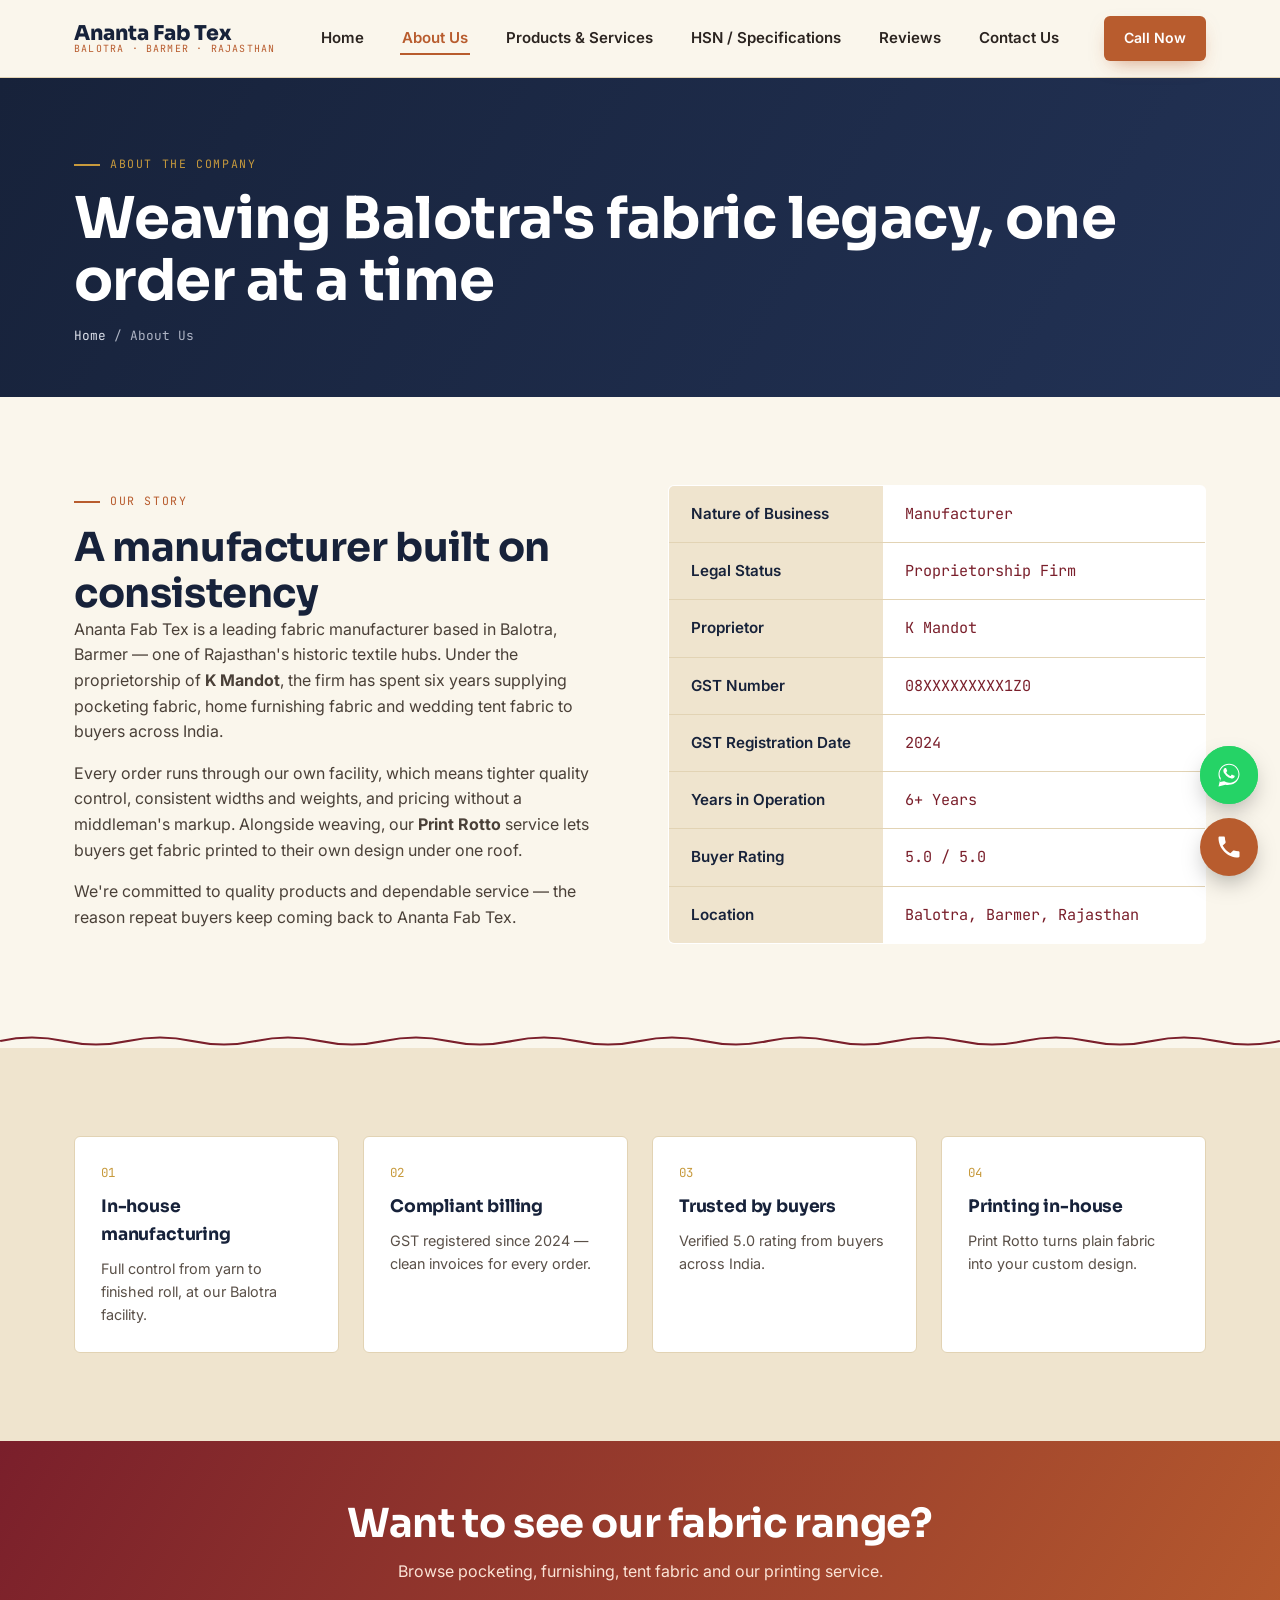
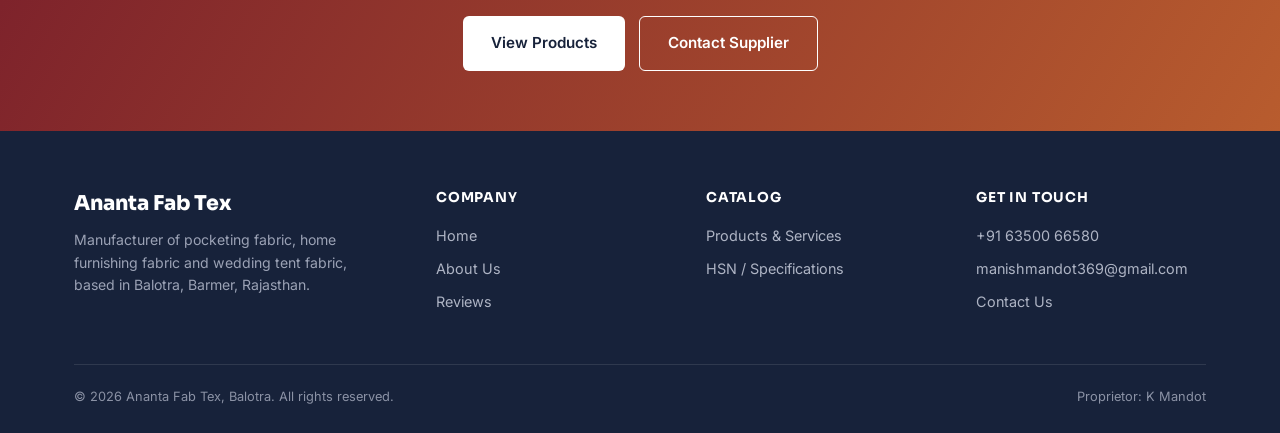
==== ananta-fab-tex/about.html @ da57df0c "Initial commit: Ananta Fab Tex website" ====
<!DOCTYPE html>
<html lang="en">
<head>
<meta charset="UTF-8">
<meta name="viewport" content="width=device-width, initial-scale=1.0">
<title>About Us | Ananta Fab Tex — Balotra, Rajasthan</title>
<meta name="description" content="Ananta Fab Tex is a manufacturer proprietorship firm based in Balotra, Barmer, Rajasthan, GST registered since 2024, specializing in pocketing and furnishing fabrics.">
<link rel="preconnect" href="https://fonts.googleapis.com">
<link href="https://fonts.googleapis.com/css2?family=Sora:wght@400;600;700;800&family=Inter:wght@400;500;600&family=JetBrains+Mono:wght@400;500&display=swap" rel="stylesheet">
<link rel="stylesheet" href="css/style.css">
</head>
<body>

<header class="site-header">
  <nav class="nav">
    <a href="index.html" class="brand">
      <span class="brand-name">Ananta Fab Tex</span>
      <span class="brand-tag">Balotra · Barmer · Rajasthan</span>
    </a>
    <ul class="nav-links">
      <li><a href="index.html">Home</a></li>
      <li><a href="about.html">About Us</a></li>
      <li><a href="products.html">Products &amp; Services</a></li>
      <li><a href="hsn.html">HSN / Specifications</a></li>
      <li><a href="testimonials.html">Reviews</a></li>
      <li><a href="contact.html">Contact Us</a></li>
    </ul>
    <div class="nav-call"><a class="btn btn-primary" href="tel:+916350066580">Call Now</a></div>
    <button class="nav-toggle" aria-label="Toggle menu" type="button"><span></span><span></span><span></span></button>
  </nav>
</header>

<section class="page-hero">
  <div class="wrap">
    <span class="eyebrow">About the Company</span>
    <h1>Weaving Balotra's fabric legacy, one order at a time</h1>
    <div class="breadcrumb"><a href="index.html">Home</a> / About Us</div>
  </div>
</section>

<main>
  <section>
    <div class="wrap about-grid">
      <div class="about-copy reveal">
        <span class="eyebrow">Our Story</span>
        <h2>A manufacturer built on consistency</h2>
        <p>Ananta Fab Tex is a leading fabric manufacturer based in Balotra, Barmer — one of Rajasthan's historic textile hubs. Under the proprietorship of <strong>K Mandot</strong>, the firm has spent six years supplying pocketing fabric, home furnishing fabric and wedding tent fabric to buyers across India.</p>
        <p>Every order runs through our own facility, which means tighter quality control, consistent widths and weights, and pricing without a middleman's markup. Alongside weaving, our <strong>Print Rotto</strong> service lets buyers get fabric printed to their own design under one roof.</p>
        <p>We're committed to quality products and dependable service — the reason repeat buyers keep coming back to Ananta Fab Tex.</p>
      </div>
      <div class="reveal">
        <table class="info-table">
          <tr><td>Nature of Business</td><td>Manufacturer</td></tr>
          <tr><td>Legal Status</td><td>Proprietorship Firm</td></tr>
          <tr><td>Proprietor</td><td>K Mandot</td></tr>
          <tr><td>GST Number</td><td>08XXXXXXXXX1Z0</td></tr>
          <tr><td>GST Registration Date</td><td>2024</td></tr>
          <tr><td>Years in Operation</td><td>6+ Years</td></tr>
          <tr><td>Buyer Rating</td><td>5.0 / 5.0</td></tr>
          <tr><td>Location</td><td>Balotra, Barmer, Rajasthan</td></tr>
        </table>
      </div>
    </div>
  </section>

  <div class="thread-rule"><svg viewBox="0 0 800 14" preserveAspectRatio="none"><path d="M0,7 Q20,0 40,7 T80,7 T120,7 T160,7 T200,7 T240,7 T280,7 T320,7 T360,7 T400,7 T440,7 T480,7 T520,7 T560,7 T600,7 T640,7 T680,7 T720,7 T760,7 T800,7" stroke="#7A1F2B" stroke-width="2" fill="none"/></svg></div>

  <section class="section-alt">
    <div class="wrap why-grid">
      <div class="why-card reveal">
        <div class="why-num">01</div>
        <h3>In-house manufacturing</h3>
        <p>Full control from yarn to finished roll, at our Balotra facility.</p>
      </div>
      <div class="why-card reveal">
        <div class="why-num">02</div>
        <h3>Compliant billing</h3>
        <p>GST registered since 2024 — clean invoices for every order.</p>
      </div>
      <div class="why-card reveal">
        <div class="why-num">03</div>
        <h3>Trusted by buyers</h3>
        <p>Verified 5.0 rating from buyers across India.</p>
      </div>
      <div class="why-card reveal">
        <div class="why-num">04</div>
        <h3>Printing in-house</h3>
        <p>Print Rotto turns plain fabric into your custom design.</p>
      </div>
    </div>
  </section>

  <section class="cta-band">
    <div class="wrap reveal">
      <h2>Want to see our fabric range?</h2>
      <p>Browse pocketing, furnishing, tent fabric and our printing service.</p>
      <div class="hero-ctas" style="justify-content:center;">
        <a href="products.html" class="btn btn-light">View Products</a>
        <a href="contact.html" class="btn btn-outline" style="border-color:#fff;color:#fff;">Contact Supplier</a>
      </div>
    </div>
  </section>
</main>

<footer>
  <div class="wrap">
    <div class="footer-grid">
      <div class="footer-brand">
        <span class="brand-name" style="color:#fff;">Ananta Fab Tex</span>
        <p>Manufacturer of pocketing fabric, home furnishing fabric and wedding tent fabric, based in Balotra, Barmer, Rajasthan.</p>
      </div>
      <div><h4>Company</h4><a href="index.html">Home</a><a href="about.html">About Us</a><a href="testimonials.html">Reviews</a></div>
      <div><h4>Catalog</h4><a href="products.html">Products &amp; Services</a><a href="hsn.html">HSN / Specifications</a></div>
      <div><h4>Get in Touch</h4><a href="tel:+916350066580">+91 63500 66580</a><a href="mailto:manishmandot369@gmail.com">manishmandot369@gmail.com</a><a href="contact.html">Contact Us</a></div>
    </div>
    <div class="footer-bottom">
      <span>© <span class="current-year">2026</span> Ananta Fab Tex, Balotra. All rights reserved.</span>
      <span>Proprietor: K Mandot</span>
    </div>
  </div>
</footer>

<div class="fab-stack">
  <a class="fab fab-whatsapp" href="https://wa.me/916350066580?text=Hi%2C%20I%27m%20interested%20in%20your%20fabric%20products" target="_blank" rel="noopener" data-label="Chat on WhatsApp" aria-label="Chat on WhatsApp">
    <span class="pulse-ring"></span>
    <svg viewBox="0 0 32 32" fill="currentColor"><path d="M16.02 3C9.4 3 4 8.38 4 15c0 2.34.68 4.52 1.86 6.37L4 29l7.83-1.82A11.9 11.9 0 0 0 16.02 27C22.63 27 28 21.62 28 15S22.63 3 16.02 3Zm0 21.8c-1.98 0-3.83-.56-5.4-1.53l-.39-.23-4.65 1.08 1.1-4.53-.25-.42A9.75 9.75 0 0 1 5.2 15c0-5.96 4.86-10.8 10.82-10.8S26.84 9.04 26.84 15 21.98 24.8 16.02 24.8Zm5.94-8.13c-.32-.16-1.9-.94-2.2-1.05-.3-.11-.51-.16-.73.16-.21.32-.84 1.05-1.03 1.26-.19.21-.38.24-.7.08-.32-.16-1.35-.5-2.57-1.58-.95-.85-1.6-1.9-1.78-2.22-.19-.32-.02-.49.14-.65.14-.14.32-.38.48-.56.16-.19.21-.32.32-.54.11-.21.05-.4-.03-.56-.08-.16-.73-1.76-1-2.41-.26-.63-.53-.55-.73-.56h-.62c-.21 0-.56.08-.85.4-.29.32-1.11 1.08-1.11 2.64s1.14 3.06 1.3 3.27c.16.21 2.24 3.42 5.43 4.79.76.33 1.35.53 1.81.68.76.24 1.45.21 2 .13.61-.09 1.9-.78 2.17-1.53.27-.75.27-1.4.19-1.53-.08-.14-.29-.21-.61-.37Z"/></svg>
  </a>
  <a class="fab fab-call" href="tel:+916350066580" data-label="Call +91 63500 66580" aria-label="Call Ananta Fab Tex">
    <svg viewBox="0 0 24 24" fill="currentColor"><path d="M6.6 10.8c1.4 2.8 3.8 5.1 6.6 6.6l2.2-2.2c.3-.3.7-.4 1-.2 1.1.4 2.3.6 3.6.6.6 0 1 .4 1 1V20c0 .6-.4 1-1 1C10.7 21 3 13.3 3 4c0-.6.4-1 1-1h3.5c.6 0 1 .4 1 1 0 1.2.2 2.4.6 3.6.1.4 0 .8-.3 1.1L6.6 10.8Z"/></svg>
  </a>
</div>

<script src="js/script.js"></script>
</body>
</html>
---- ananta-fab-tex/css/style.css ----
/* =========================================================
   ANANTA FAB TEX — Design tokens
   Palette: Balotra desert sand + loom indigo + dyed maroon
   ========================================================= */
:root{
  --sand:        #EFE4CE;   /* raw cotton / desert sand base */
  --ivory:       #FAF6EC;   /* page background */
  --charcoal:    #2B2420;   /* body text, warm near-black */
  --terracotta:  #B85C2E;   /* primary accent — dyed thread */
  --maroon:      #7A1F2B;   /* secondary accent — bandhani red */
  --indigo:      #223255;   /* deep indigo — loom / trust */
  --indigo-dark: #17223A;
  --thread-gold: #C79A3D;   /* fine accent for rules/numbers */
  --line:        #E2D3B4;

  --font-head: 'Sora', 'Segoe UI', sans-serif;
  --font-body: 'Inter', 'Segoe UI', sans-serif;
  --font-mono: 'JetBrains Mono', monospace;

  --radius: 6px;
  --shadow: 0 10px 30px -12px rgba(23,34,58,0.25);
  --container: 1180px;
}

*{box-sizing:border-box;margin:0;padding:0;}
html{scroll-behavior:smooth;}
body{
  font-family:var(--font-body);
  background:var(--ivory);
  color:var(--charcoal);
  line-height:1.6;
  overflow-x:hidden;
}
img{max-width:100%;display:block;}
a{color:inherit;text-decoration:none;}
ul{list-style:none;}
button{font-family:inherit;cursor:pointer;border:none;background:none;}
.wrap{max-width:var(--container);margin:0 auto;padding:0 24px;}

h1,h2,h3,h4{font-family:var(--font-head);font-weight:700;letter-spacing:-0.01em;color:var(--indigo-dark);}
h1{font-size:clamp(2.2rem,5vw,3.6rem);line-height:1.08;}
h2{font-size:clamp(1.7rem,3.4vw,2.5rem);line-height:1.15;}
h3{font-size:1.25rem;}
.eyebrow{
  font-family:var(--font-mono);
  font-size:.72rem;
  letter-spacing:.14em;
  text-transform:uppercase;
  color:var(--terracotta);
  display:inline-flex;align-items:center;gap:10px;
  margin-bottom:14px;
}
.eyebrow::before{content:"";width:26px;height:2px;background:var(--terracotta);display:inline-block;}

/* ---------- WOVEN THREAD SIGNATURE DIVIDER ---------- */
.thread-rule{width:100%;height:14px;overflow:hidden;}
.thread-rule svg{width:100%;height:100%;display:block;}

/* ---------- Buttons ---------- */
.btn{
  display:inline-flex;align-items:center;justify-content:center;gap:8px;
  padding:14px 28px;border-radius:var(--radius);
  font-weight:600;font-size:.95rem;
  transition:transform .25s ease, box-shadow .25s ease, background .25s ease;
  white-space:nowrap;
}
.btn-primary{background:var(--terracotta);color:#fff;box-shadow:0 8px 20px -8px rgba(184,92,46,.6);}
.btn-primary:hover{transform:translateY(-2px);box-shadow:0 12px 26px -8px rgba(184,92,46,.7);}
.btn-outline{border:1.5px solid var(--indigo-dark);color:var(--indigo-dark);}
.btn-outline:hover{background:var(--indigo-dark);color:#fff;transform:translateY(-2px);}
.btn-light{background:#fff;color:var(--indigo-dark);}
.btn-light:hover{transform:translateY(-2px);}
.btn-block{width:100%;}
.hero-ctas{display:flex;gap:14px;flex-wrap:wrap;margin-top:32px;}

/* ---------- Navigation ---------- */
.site-header{
  position:sticky;top:0;z-index:900;
  background:rgba(250,246,236,.92);
  backdrop-filter:blur(10px);
  border-bottom:1px solid var(--line);
}
.nav{display:flex;align-items:center;justify-content:space-between;padding:16px 24px;max-width:var(--container);margin:0 auto;}
.brand{display:flex;flex-direction:column;line-height:1.1;}
.brand-name{font-family:var(--font-head);font-weight:800;font-size:1.28rem;color:var(--indigo-dark);}
.brand-tag{font-family:var(--font-mono);font-size:.62rem;letter-spacing:.12em;text-transform:uppercase;color:var(--terracotta);}
.nav-links{display:flex;gap:34px;align-items:center;}
.nav-links a{
  font-size:.94rem;font-weight:600;color:var(--charcoal);position:relative;padding:6px 2px;
  transition:color .2s ease;
}
.nav-links a::after{
  content:"";position:absolute;left:0;bottom:-2px;width:0;height:2px;background:var(--terracotta);
  transition:width .25s ease;
}
.nav-links a:hover, .nav-links a.active{color:var(--terracotta);}
.nav-links a:hover::after, .nav-links a.active::after{width:100%;}
.nav-call{display:flex;align-items:center;gap:12px;}
.nav-call .btn{padding:11px 20px;font-size:.88rem;}

.nav-toggle{
  display:none;position:relative;z-index:1000;
  width:44px;height:44px;align-items:center;justify-content:center;
  border-radius:var(--radius);
}
.nav-toggle span{
  position:absolute;left:11px;width:22px;height:2px;background:var(--indigo-dark);
  transition:transform .3s ease, opacity .3s ease, top .3s ease;
}
.nav-toggle span:nth-child(1){top:15px;}
.nav-toggle span:nth-child(2){top:22px;}
.nav-toggle span:nth-child(3){top:29px;}
.nav-toggle.open span:nth-child(1){top:22px;transform:rotate(45deg);}
.nav-toggle.open span:nth-child(2){opacity:0;}
.nav-toggle.open span:nth-child(3){top:22px;transform:rotate(-45deg);}

@media(max-width:920px){
  .nav-links{
    position:fixed;top:0;right:0;height:100vh;width:min(78vw,320px);
    background:var(--ivory);flex-direction:column;justify-content:center;align-items:flex-start;
    padding:40px;gap:26px;
    transform:translateX(100%);transition:transform .35s ease;
    box-shadow:-10px 0 40px rgba(0,0,0,.12);
  }
  .nav-links.open{transform:translateX(0);}
  .nav-links a{font-size:1.1rem;}
  .nav-call{display:none;}
  .nav-toggle{display:flex;}
}

/* ---------- Hero ---------- */
.hero{
  position:relative;padding:90px 0 70px;overflow:hidden;
  background:linear-gradient(180deg,var(--sand) 0%, var(--ivory) 100%);
}
.hero-grid{display:grid;grid-template-columns:1.05fr .95fr;gap:56px;align-items:center;}
.hero-copy p.lead{font-size:1.12rem;color:#4A4038;max-width:520px;margin-top:18px;}
.hero-visual{position:relative;height:420px;border-radius:14px;overflow:hidden;box-shadow:var(--shadow);}
.fabric-swatch{
  position:absolute;inset:0;
  background:
    repeating-linear-gradient(90deg, rgba(255,255,255,.09) 0 2px, transparent 2px 10px),
    repeating-linear-gradient(0deg, rgba(0,0,0,.06) 0 2px, transparent 2px 10px),
    linear-gradient(135deg,var(--terracotta),var(--maroon) 55%, var(--indigo-dark));
}
.fabric-swatch::after{
  content:"";position:absolute;inset:0;
  background:radial-gradient(circle at 30% 20%, rgba(255,255,255,.18), transparent 55%);
}
.hero-visual .tag{
  position:absolute;left:20px;bottom:20px;background:rgba(255,255,255,.94);
  padding:10px 16px;border-radius:8px;font-family:var(--font-mono);font-size:.75rem;color:var(--indigo-dark);
}

/* stats strip */
.stats-strip{background:var(--indigo-dark);padding:38px 0;}
.stats-grid{display:grid;grid-template-columns:repeat(4,1fr);gap:20px;text-align:center;}
.stat-num{font-family:var(--font-head);font-size:2.1rem;font-weight:800;color:#fff;}
.stat-num span{color:var(--terracotta);}
.stat-label{font-family:var(--font-mono);font-size:.68rem;letter-spacing:.08em;text-transform:uppercase;color:#C6CBDA;margin-top:6px;}
@media(max-width:760px){.stats-grid{grid-template-columns:repeat(2,1fr);row-gap:30px;}}

/* ---------- Sections ---------- */
section{padding:88px 0;}
.section-head{max-width:640px;margin-bottom:48px;}
.section-head p{color:#5A5048;margin-top:12px;font-size:1.02rem;}
.section-alt{background:var(--sand);}

/* reveal animation */
.reveal{opacity:0;transform:translateY(28px);transition:opacity .7s ease, transform .7s ease;}
.reveal.in{opacity:1;transform:translateY(0);}
@media(prefers-reduced-motion:reduce){.reveal{opacity:1;transform:none;transition:none;}}

/* product cards */
.card-grid{display:grid;grid-template-columns:repeat(4,1fr);gap:22px;}
@media(max-width:1020px){.card-grid{grid-template-columns:repeat(2,1fr);}}
@media(max-width:560px){.card-grid{grid-template-columns:1fr;}}
.product-card{
  background:#fff;border-radius:var(--radius);overflow:hidden;border:1px solid var(--line);
  transition:transform .3s ease, box-shadow .3s ease;cursor:pointer;
}
.product-card:hover{transform:translateY(-6px);box-shadow:var(--shadow);}
.product-thumb{height:190px;position:relative;overflow:hidden;}
.product-thumb::after{content:"";position:absolute;inset:0;background:linear-gradient(0deg,rgba(0,0,0,.25),transparent 60%);}
.thumb-1{background:repeating-linear-gradient(45deg,#B85C2E 0 12px,#9A4A24 12px 24px);}
.thumb-2{background:repeating-linear-gradient(45deg,#7A1F2B 0 12px,#5E1620 12px 24px);}
.thumb-3{background:repeating-linear-gradient(45deg,#223255 0 12px,#17223A 12px 24px);}
.thumb-4{background:repeating-linear-gradient(45deg,#C79A3D 0 12px,#A87D2C 12px 24px);}
.product-thumb .swatch-label{
  position:absolute;left:14px;bottom:12px;color:#fff;font-family:var(--font-mono);
  font-size:.68rem;letter-spacing:.08em;text-transform:uppercase;z-index:1;
}
.product-body{padding:20px;}
.product-body h3{margin-bottom:8px;}
.product-body p{color:#5A5048;font-size:.92rem;margin-bottom:14px;}
.product-body .link-more{color:var(--terracotta);font-weight:600;font-size:.88rem;}

/* product detail expand */
.product-detail{
  max-height:0;overflow:hidden;transition:max-height .4s ease, padding .4s ease;
  border-top:1px dashed var(--line);
}
.product-card.expanded .product-detail{max-height:340px;padding-top:14px;}
.product-detail ul{margin:10px 0 16px 0;}
.product-detail li{font-size:.88rem;color:#5A5048;padding-left:16px;position:relative;margin-bottom:6px;}
.product-detail li::before{content:"—";position:absolute;left:0;color:var(--terracotta);}

/* why choose us */
.why-grid{display:grid;grid-template-columns:repeat(4,1fr);gap:24px;}
@media(max-width:900px){.why-grid{grid-template-columns:repeat(2,1fr);}}
@media(max-width:560px){.why-grid{grid-template-columns:1fr;}}
.why-card{padding:26px;background:#fff;border-radius:var(--radius);border:1px solid var(--line);}
.why-num{font-family:var(--font-mono);color:var(--thread-gold);font-size:.78rem;margin-bottom:10px;}
.why-card h3{margin-bottom:8px;font-size:1.08rem;}
.why-card p{color:#5A5048;font-size:.9rem;}

/* about page table */
.info-table{width:100%;border-collapse:collapse;background:#fff;border-radius:var(--radius);overflow:hidden;border:1px solid var(--line);}
.info-table tr:not(:last-child){border-bottom:1px solid var(--line);}
.info-table td{padding:16px 22px;font-size:.95rem;}
.info-table td:first-child{font-weight:600;color:var(--indigo-dark);width:40%;background:var(--sand);}
.info-table td:last-child{font-family:var(--font-mono);color:var(--maroon);}

.about-grid{display:grid;grid-template-columns:1fr 1fr;gap:56px;align-items:start;}
@media(max-width:860px){.about-grid{grid-template-columns:1fr;}}
.about-copy p{color:#4A4038;margin-bottom:16px;}

/* HSN table */
.hsn-table{width:100%;border-collapse:collapse;background:#fff;border-radius:var(--radius);overflow:hidden;box-shadow:var(--shadow);}
.hsn-table th{
  background:var(--indigo-dark);color:#fff;text-align:left;padding:16px 20px;
  font-family:var(--font-mono);font-size:.72rem;letter-spacing:.08em;text-transform:uppercase;
}
.hsn-table td{padding:16px 20px;border-bottom:1px solid var(--line);font-size:.92rem;}
.hsn-table tr:last-child td{border-bottom:none;}
.hsn-table td:first-child{font-family:var(--font-mono);color:var(--maroon);font-weight:700;width:110px;}
.hsn-table tr{transition:background .2s ease;}
.hsn-table tr:hover td{background:var(--sand);}
.hsn-note{margin-top:18px;font-size:.86rem;color:#6b6155;}

/* testimonials */
.rating-summary{display:flex;gap:44px;align-items:center;flex-wrap:wrap;margin-bottom:44px;}
.rating-score{font-family:var(--font-head);font-size:3.4rem;font-weight:800;color:var(--indigo-dark);}
.stars{color:var(--thread-gold);font-size:1.3rem;letter-spacing:2px;}
.bar-row{display:flex;align-items:center;gap:10px;font-size:.82rem;color:#5A5048;margin-bottom:4px;width:220px;}
.bar-track{flex:1;height:6px;background:var(--line);border-radius:4px;overflow:hidden;}
.bar-fill{height:100%;background:var(--thread-gold);}
.review-card{background:#fff;border:1px solid var(--line);border-radius:var(--radius);padding:28px;max-width:560px;}
.review-head{display:flex;justify-content:space-between;align-items:center;margin-bottom:10px;}
.review-head .stars{font-size:1rem;}
.reviewer{font-weight:700;color:var(--indigo-dark);}
.reviewer-loc{font-size:.82rem;color:#8a8074;}
.review-tag{display:inline-block;margin-top:14px;font-family:var(--font-mono);font-size:.7rem;background:var(--sand);padding:5px 10px;border-radius:4px;color:var(--maroon);}

/* contact */
.contact-grid{display:grid;grid-template-columns:1fr 1fr;gap:56px;}
@media(max-width:900px){.contact-grid{grid-template-columns:1fr;}}
.contact-info-card{background:var(--indigo-dark);color:#fff;padding:36px;border-radius:var(--radius);}
.contact-info-card h3{color:#fff;margin-bottom:20px;}
.contact-row{display:flex;gap:14px;margin-bottom:20px;align-items:flex-start;}
.contact-row .ico{width:38px;height:38px;border-radius:50%;background:rgba(255,255,255,.1);display:flex;align-items:center;justify-content:center;flex-shrink:0;}
.contact-row a, .contact-row span{color:#DCE0EA;font-size:.94rem;}
.contact-row a:hover{color:var(--terracotta);}
.map-embed{margin-top:22px;border-radius:var(--radius);overflow:hidden;height:200px;}
.map-embed iframe{width:100%;height:100%;border:0;}

form.enquiry-form{display:flex;flex-direction:column;gap:16px;}
.form-row{display:grid;grid-template-columns:1fr 1fr;gap:16px;}
@media(max-width:560px){.form-row{grid-template-columns:1fr;}}
.field label{display:block;font-size:.82rem;font-weight:600;margin-bottom:6px;color:var(--indigo-dark);}
.field input, .field select, .field textarea{
  width:100%;padding:12px 14px;border:1.5px solid var(--line);border-radius:var(--radius);
  font-family:inherit;font-size:.94rem;background:#fff;transition:border-color .2s ease;
}
.field input:focus, .field select:focus, .field textarea:focus{outline:none;border-color:var(--terracotta);}
.form-msg{font-size:.88rem;padding:12px 14px;border-radius:var(--radius);display:none;}
.form-msg.show{display:block;}
.form-msg.ok{background:#E7F3E9;color:#256B37;}

/* CTA band */
.cta-band{background:linear-gradient(120deg,var(--maroon),var(--terracotta));padding:60px 0;text-align:center;color:#fff;}
.cta-band h2{color:#fff;}
.cta-band p{color:#FBE3D6;margin:12px 0 28px;}

/* Footer */
footer{background:var(--indigo-dark);color:#C6CBDA;padding:56px 0 26px;}
.footer-grid{display:grid;grid-template-columns:1.4fr 1fr 1fr 1fr;gap:40px;margin-bottom:40px;}
@media(max-width:760px){.footer-grid{grid-template-columns:1fr 1fr;}}
.footer-grid h4{color:#fff;font-size:.85rem;letter-spacing:.06em;text-transform:uppercase;margin-bottom:16px;}
.footer-grid a{display:block;color:#AEB4C4;font-size:.9rem;margin-bottom:10px;transition:color .2s ease;}
.footer-grid a:hover{color:var(--terracotta);}
.footer-brand p{color:#9BA2B5;font-size:.88rem;margin-top:10px;max-width:280px;}
.footer-bottom{border-top:1px solid rgba(255,255,255,.1);padding-top:22px;font-size:.8rem;color:#8B92A5;display:flex;justify-content:space-between;flex-wrap:wrap;gap:10px;}

/* ---------- Floating action buttons ---------- */
.fab-stack{position:fixed;right:22px;bottom:24px;display:flex;flex-direction:column;gap:14px;z-index:950;}
.fab{
  width:58px;height:58px;border-radius:50%;display:flex;align-items:center;justify-content:center;
  box-shadow:0 10px 24px -6px rgba(0,0,0,.35);color:#fff;position:relative;
  animation:fab-pop .5s ease both;
}
.fab svg{width:28px;height:28px;}
.fab-whatsapp{background:#25D366;}
.fab-call{background:var(--terracotta);}
.fab:hover{transform:scale(1.08);}
.fab::before{
  content:attr(data-label);position:absolute;right:70px;top:50%;transform:translateY(-50%);
  background:var(--indigo-dark);color:#fff;padding:6px 12px;border-radius:6px;font-size:.78rem;
  white-space:nowrap;opacity:0;pointer-events:none;transition:opacity .2s ease;
}
.fab:hover::before{opacity:1;}
@keyframes fab-pop{from{transform:scale(0);}to{transform:scale(1);}}
.pulse-ring{position:absolute;inset:0;border-radius:50%;border:2px solid #25D366;animation:pulse 2s infinite;}
@keyframes pulse{0%{transform:scale(1);opacity:.7;}100%{transform:scale(1.7);opacity:0;}}

/* page hero (inner pages) */
.page-hero{background:linear-gradient(120deg,var(--indigo-dark),var(--indigo));padding:70px 0 50px;color:#fff;}
.page-hero .eyebrow{color:var(--thread-gold);}
.page-hero .eyebrow::before{background:var(--thread-gold);}
.page-hero h1{color:#fff;}
.breadcrumb{font-family:var(--font-mono);font-size:.8rem;color:#AEB4C4;margin-top:14px;}
.breadcrumb a{color:#DCE0EA;}
.breadcrumb a:hover{color:var(--thread-gold);}
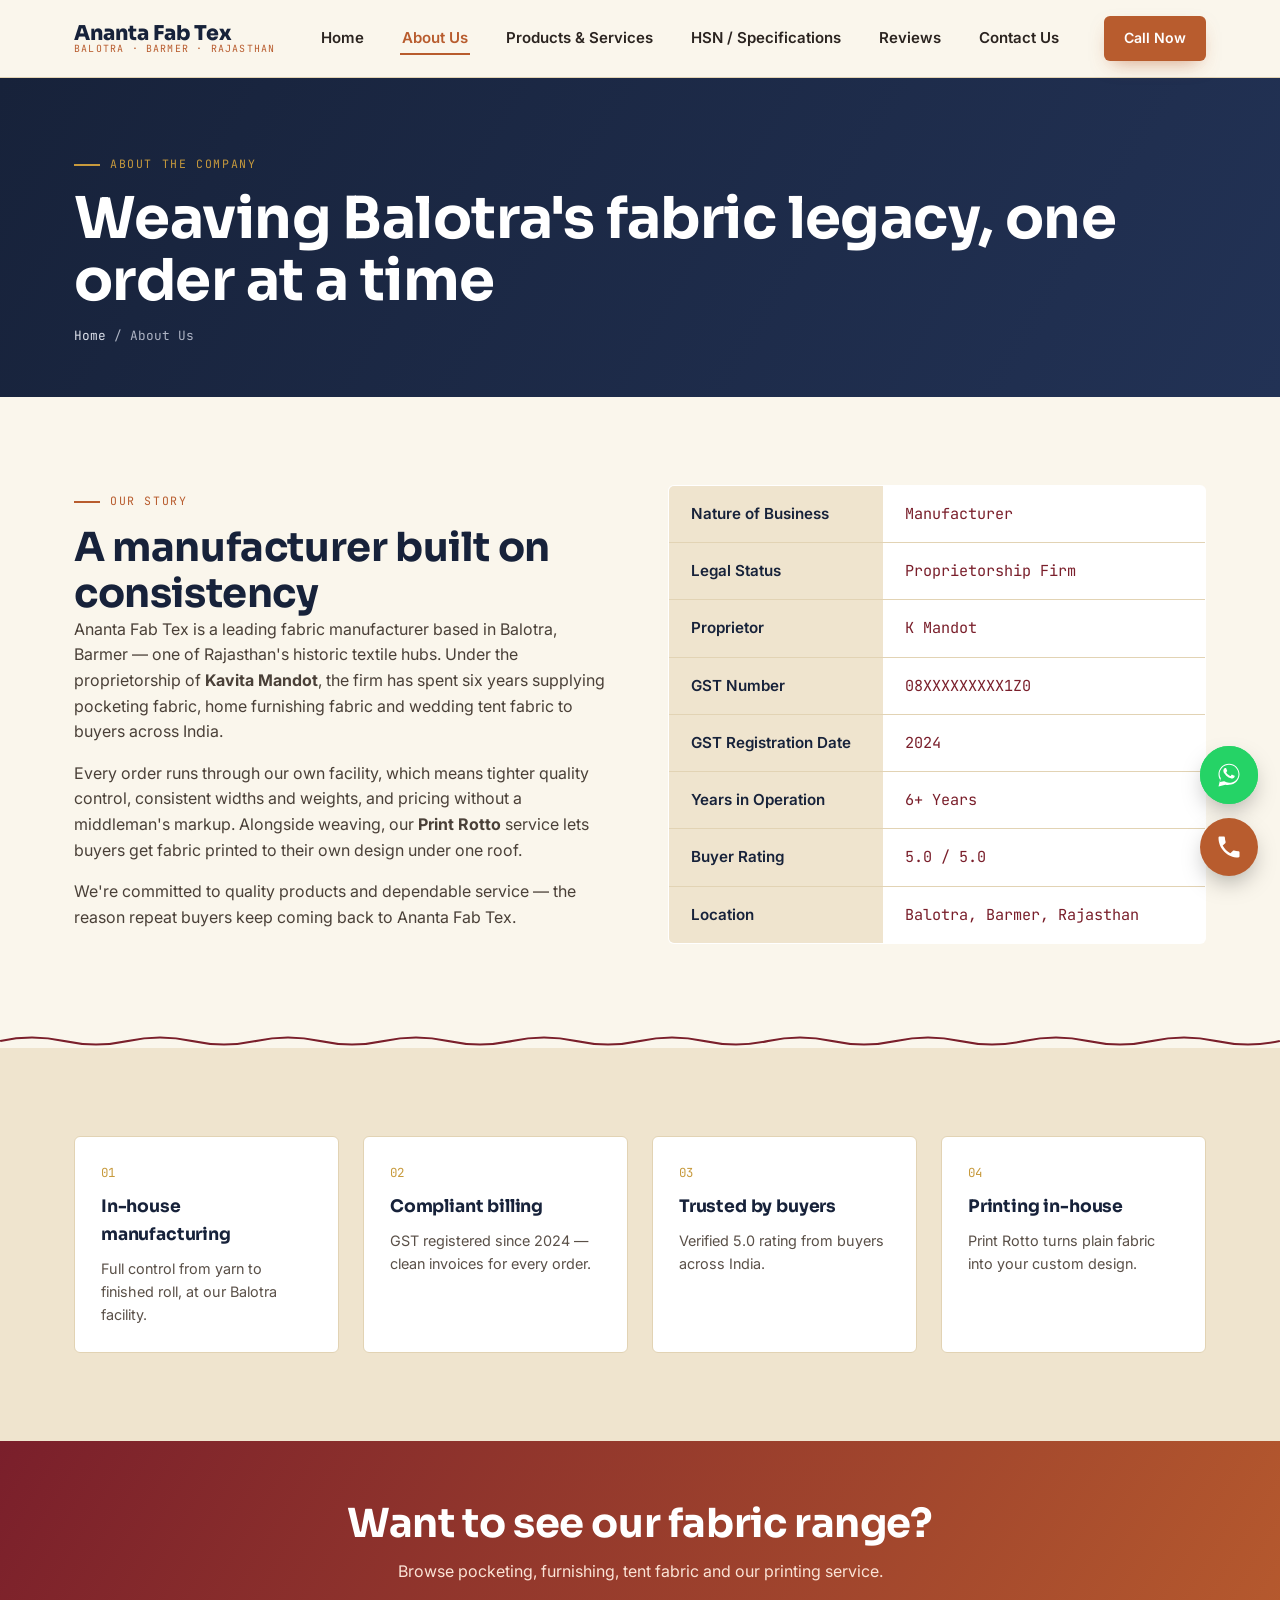
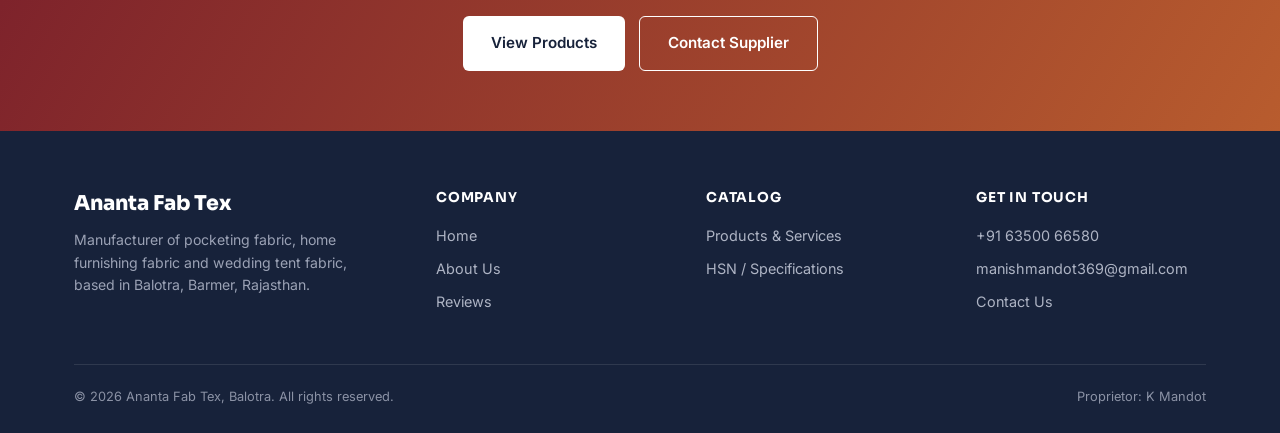
==== commit b17195b1: "Update site content" ====
--- a/ananta-fab-tex/about.html
+++ b/ananta-fab-tex/about.html
@@ -44,7 +44,7 @@
       <div class="about-copy reveal">
         <span class="eyebrow">Our Story</span>
         <h2>A manufacturer built on consistency</h2>
-        <p>Ananta Fab Tex is a leading fabric manufacturer based in Balotra, Barmer — one of Rajasthan's historic textile hubs. Under the proprietorship of <strong>K Mandot</strong>, the firm has spent six years supplying pocketing fabric, home furnishing fabric and wedding tent fabric to buyers across India.</p>
+        <p>Ananta Fab Tex is a leading fabric manufacturer based in Balotra, Barmer — one of Rajasthan's historic textile hubs. Under the proprietorship of <strong>Kavita Mandot</strong>, the firm has spent six years supplying pocketing fabric, home furnishing fabric and wedding tent fabric to buyers across India.</p>
         <p>Every order runs through our own facility, which means tighter quality control, consistent widths and weights, and pricing without a middleman's markup. Alongside weaving, our <strong>Print Rotto</strong> service lets buyers get fabric printed to their own design under one roof.</p>
         <p>We're committed to quality products and dependable service — the reason repeat buyers keep coming back to Ananta Fab Tex.</p>
       </div>
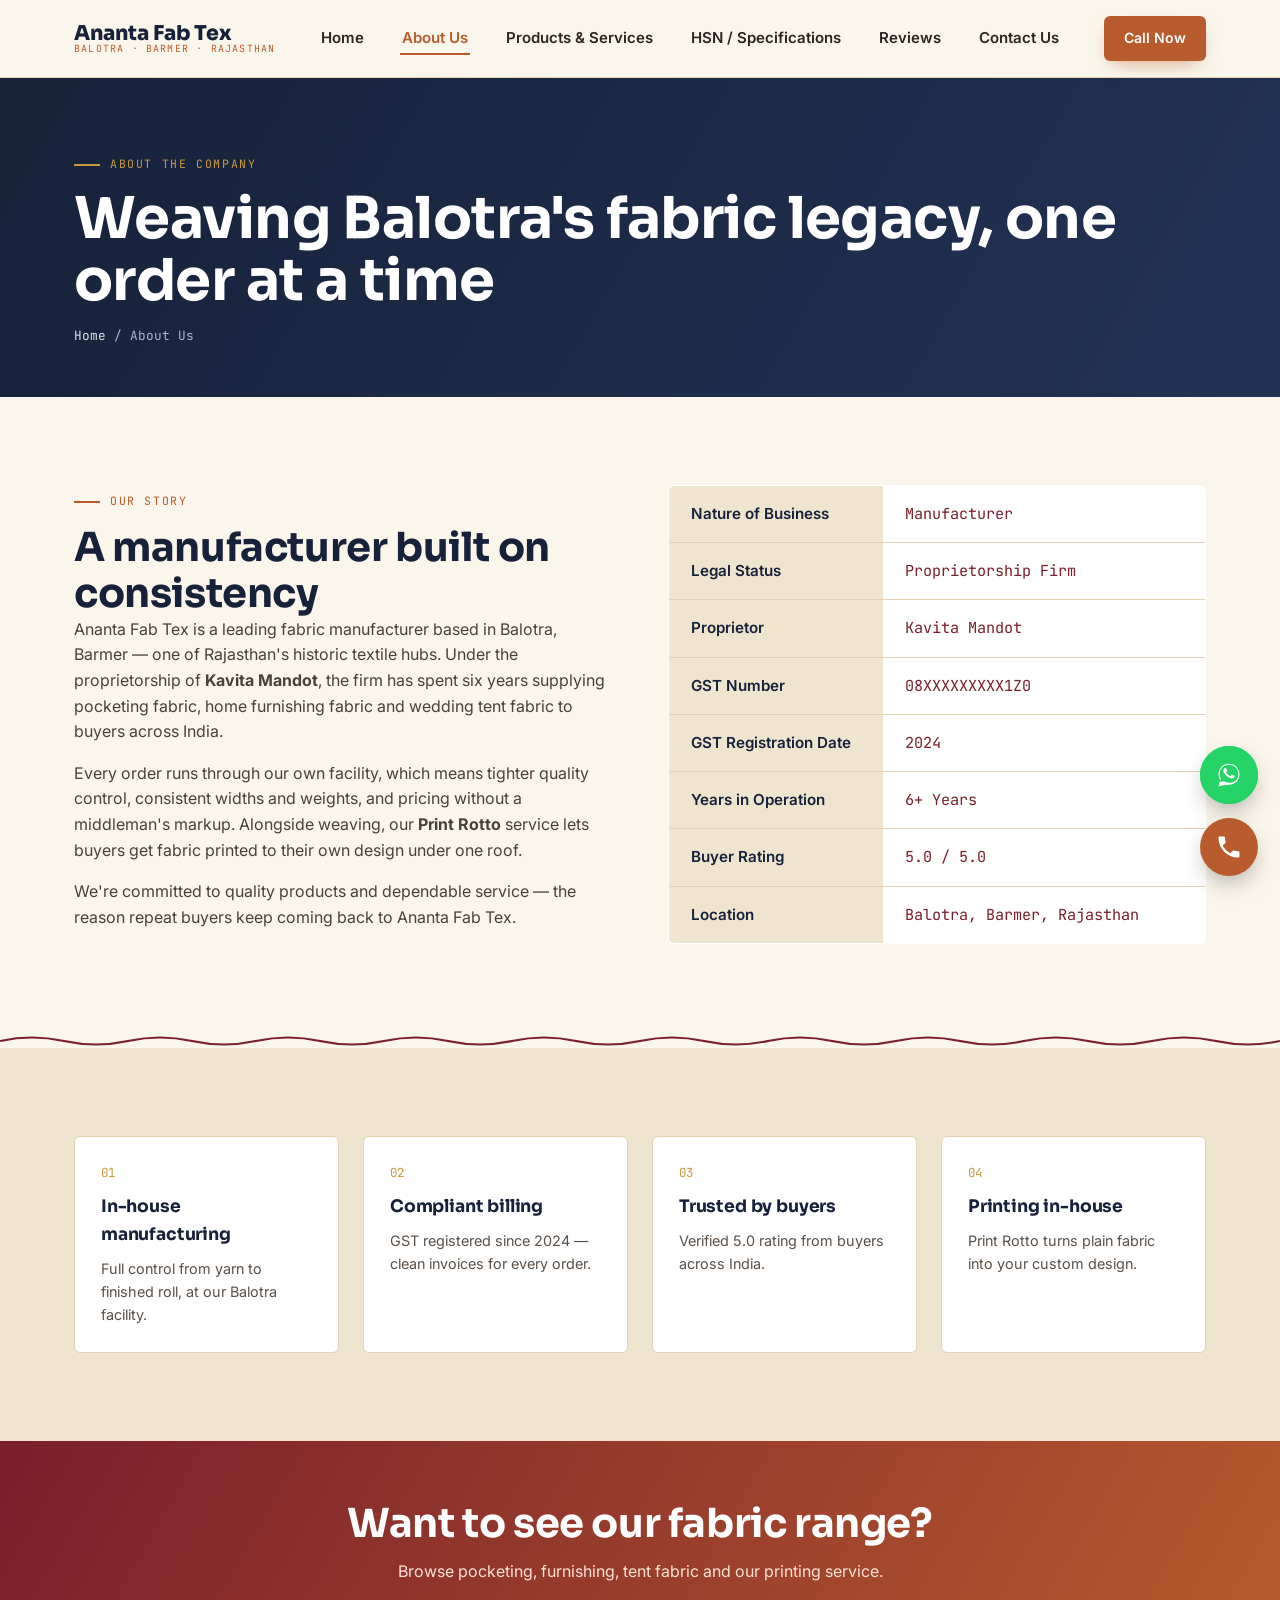
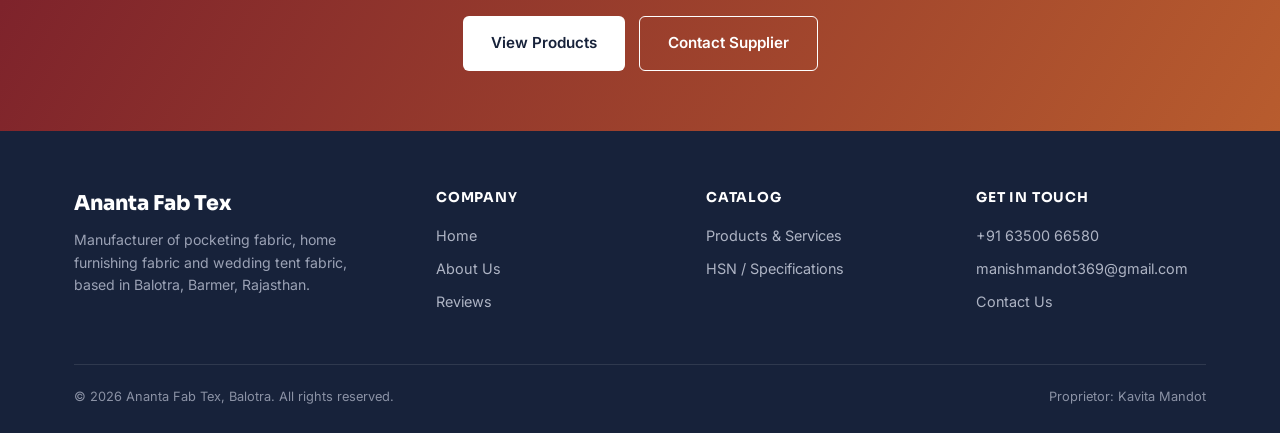
==== commit ff8fb49d: "Update site content 2" ====
--- a/ananta-fab-tex/about.html
+++ b/ananta-fab-tex/about.html
@@ -52,7 +52,7 @@
         <table class="info-table">
           <tr><td>Nature of Business</td><td>Manufacturer</td></tr>
           <tr><td>Legal Status</td><td>Proprietorship Firm</td></tr>
-          <tr><td>Proprietor</td><td>K Mandot</td></tr>
+          <tr><td>Proprietor</td><td>Kavita Mandot</td></tr>
           <tr><td>GST Number</td><td>08XXXXXXXXX1Z0</td></tr>
           <tr><td>GST Registration Date</td><td>2024</td></tr>
           <tr><td>Years in Operation</td><td>6+ Years</td></tr>
@@ -115,7 +115,7 @@
     </div>
     <div class="footer-bottom">
       <span>© <span class="current-year">2026</span> Ananta Fab Tex, Balotra. All rights reserved.</span>
-      <span>Proprietor: K Mandot</span>
+      <span>Proprietor: Kavita Mandot</span>
     </div>
   </div>
 </footer>
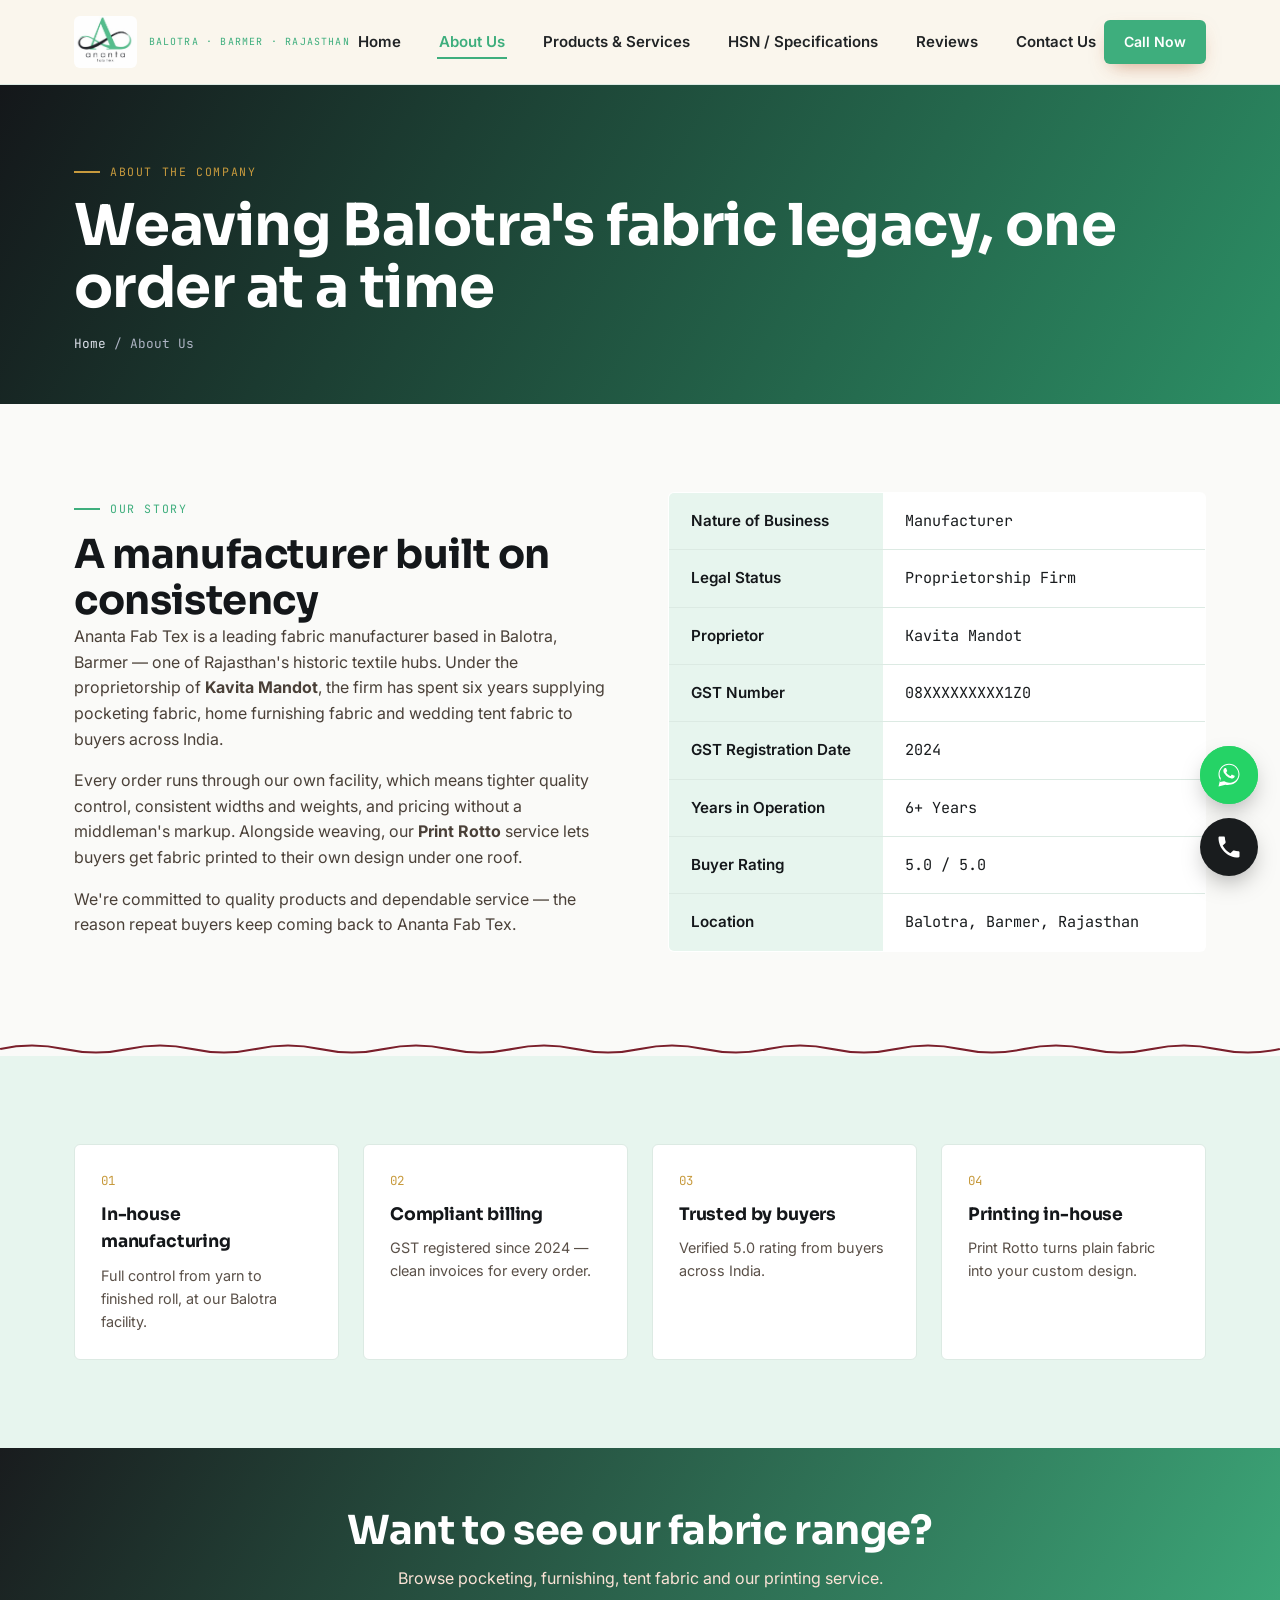
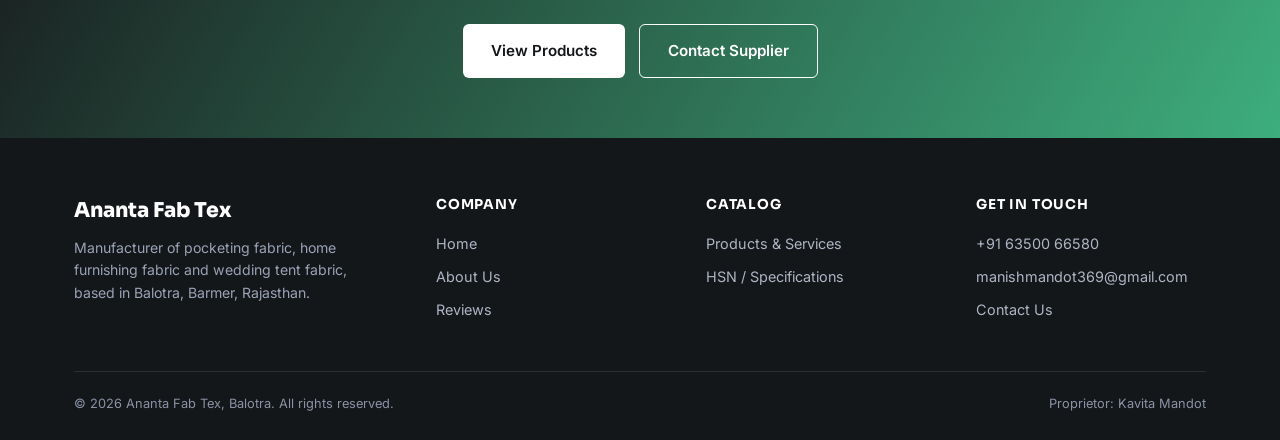
==== commit 20ce8948: "Apply brand color theme and add logo" ====
--- a/ananta-fab-tex/about.html
+++ b/ananta-fab-tex/about.html
@@ -7,6 +7,7 @@
 <meta name="description" content="Ananta Fab Tex is a manufacturer proprietorship firm based in Balotra, Barmer, Rajasthan, GST registered since 2024, specializing in pocketing and furnishing fabrics.">
 <link rel="preconnect" href="https://fonts.googleapis.com">
 <link href="https://fonts.googleapis.com/css2?family=Sora:wght@400;600;700;800&family=Inter:wght@400;500;600&family=JetBrains+Mono:wght@400;500&display=swap" rel="stylesheet">
+<link rel="icon" href="images/logo.jpeg" type="image/jpeg">
 <link rel="stylesheet" href="css/style.css">
 </head>
 <body>
@@ -14,7 +15,7 @@
 <header class="site-header">
   <nav class="nav">
     <a href="index.html" class="brand">
-      <span class="brand-name">Ananta Fab Tex</span>
+      <img src="images/logo.jpeg" alt="Ananta Fab Tex logo" class="brand-logo">
       <span class="brand-tag">Balotra · Barmer · Rajasthan</span>
     </a>
     <ul class="nav-links">
--- a/ananta-fab-tex/css/style.css
+++ b/ananta-fab-tex/css/style.css
@@ -3,15 +3,15 @@
    Palette: Balotra desert sand + loom indigo + dyed maroon
    ========================================================= */
 :root{
-  --sand:        #EFE4CE;   /* raw cotton / desert sand base */
-  --ivory:       #FAF6EC;   /* page background */
-  --charcoal:    #2B2420;   /* body text, warm near-black */
-  --terracotta:  #B85C2E;   /* primary accent — dyed thread */
-  --maroon:      #7A1F2B;   /* secondary accent — bandhani red */
-  --indigo:      #223255;   /* deep indigo — loom / trust */
-  --indigo-dark: #17223A;
-  --thread-gold: #C79A3D;   /* fine accent for rules/numbers */
-  --line:        #E2D3B4;
+  --sand:        #E7F5EE;   /* soft mint tint for alt sections */
+  --ivory:       #FAFAF8;   /* page background */
+  --charcoal:    #202325;   /* body text, near-black from logo */
+  --terracotta:  #3EAE7D;   /* primary accent — logo green */
+  --maroon:      #191C1E;   /* secondary accent — logo black */
+  --indigo:      #2C8F65;   /* mid green — depth / gradients */
+  --indigo-dark: #14171A;   /* near-black — header/footer/nav */
+  --thread-gold: #C79A3D;   /* fine accent, ratings/stars only */
+  --line:        #DCEAE3;
 
   --font-head: 'Sora', 'Segoe UI', sans-serif;
   --font-body: 'Inter', 'Segoe UI', sans-serif;
@@ -81,7 +81,8 @@
   border-bottom:1px solid var(--line);
 }
 .nav{display:flex;align-items:center;justify-content:space-between;padding:16px 24px;max-width:var(--container);margin:0 auto;}
-.brand{display:flex;flex-direction:column;line-height:1.1;}
+.brand{display:flex;align-items:center;gap:12px;line-height:1.1;}
+.brand-logo{height:52px;width:auto;display:block;border-radius:6px;}
 .brand-name{font-family:var(--font-head);font-weight:800;font-size:1.28rem;color:var(--indigo-dark);}
 .brand-tag{font-family:var(--font-mono);font-size:.62rem;letter-spacing:.12em;text-transform:uppercase;color:var(--terracotta);}
 .nav-links{display:flex;gap:34px;align-items:center;}
@@ -134,8 +135,13 @@
   background:linear-gradient(180deg,var(--sand) 0%, var(--ivory) 100%);
 }
 .hero-grid{display:grid;grid-template-columns:1.05fr .95fr;gap:56px;align-items:center;}
+@media(max-width:860px){
+  .hero-grid{grid-template-columns:1fr;gap:32px;}
+  .hero{padding:60px 0 44px;}
+}
 .hero-copy p.lead{font-size:1.12rem;color:#4A4038;max-width:520px;margin-top:18px;}
 .hero-visual{position:relative;height:420px;border-radius:14px;overflow:hidden;box-shadow:var(--shadow);}
+@media(max-width:860px){.hero-visual{height:220px;}}
 .fabric-swatch{
   position:absolute;inset:0;
   background:
@@ -182,10 +188,10 @@
 .product-card:hover{transform:translateY(-6px);box-shadow:var(--shadow);}
 .product-thumb{height:190px;position:relative;overflow:hidden;}
 .product-thumb::after{content:"";position:absolute;inset:0;background:linear-gradient(0deg,rgba(0,0,0,.25),transparent 60%);}
-.thumb-1{background:repeating-linear-gradient(45deg,#B85C2E 0 12px,#9A4A24 12px 24px);}
-.thumb-2{background:repeating-linear-gradient(45deg,#7A1F2B 0 12px,#5E1620 12px 24px);}
-.thumb-3{background:repeating-linear-gradient(45deg,#223255 0 12px,#17223A 12px 24px);}
-.thumb-4{background:repeating-linear-gradient(45deg,#C79A3D 0 12px,#A87D2C 12px 24px);}
+.thumb-1{background:repeating-linear-gradient(45deg,#3EAE7D 0 12px,#2F8F67 12px 24px);}
+.thumb-2{background:repeating-linear-gradient(45deg,#191C1E 0 12px,#0E1011 12px 24px);}
+.thumb-3{background:repeating-linear-gradient(45deg,#2C8F65 0 12px,#1F6B4B 12px 24px);}
+.thumb-4{background:repeating-linear-gradient(45deg,#6FC9A0 0 12px,#4FAE7D 12px 24px);}
 .product-thumb .swatch-label{
   position:absolute;left:14px;bottom:12px;color:#fff;font-family:var(--font-mono);
   font-size:.68rem;letter-spacing:.08em;text-transform:uppercase;z-index:1;
@@ -301,7 +307,7 @@
 }
 .fab svg{width:28px;height:28px;}
 .fab-whatsapp{background:#25D366;}
-.fab-call{background:var(--terracotta);}
+.fab-call{background:var(--maroon);}
 .fab:hover{transform:scale(1.08);}
 .fab::before{
   content:attr(data-label);position:absolute;right:70px;top:50%;transform:translateY(-50%);
